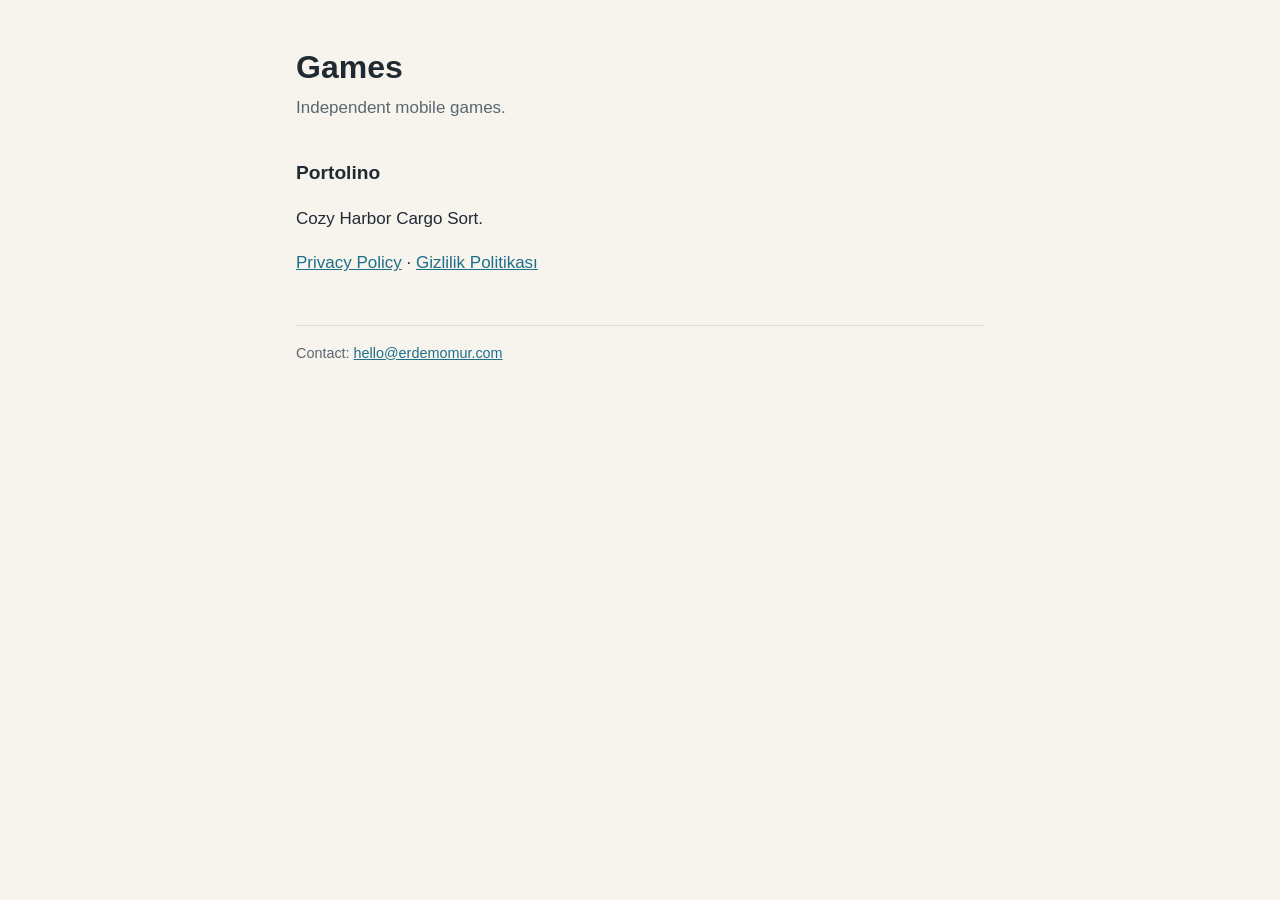
==== index.html @ d52f36d6 "Add Portolino privacy policy (EN, TR) Co-Authored-By: Claude Opus 5.5 <noreply@anthropic.com>" ====
<!doctype html>
<html lang="en">
<head>
<meta charset="utf-8">
<meta name="viewport" content="width=device-width, initial-scale=1">
<title>Games</title>
<link rel="stylesheet" href="assets/style.css">
</head>
<body>
<main>
<h1>Games</h1>
<p class="meta">Independent mobile games.</p>
<h2>Portolino</h2>
<p>Cozy Harbor Cargo Sort.</p>
<p><a href="portolino/privacy/">Privacy Policy</a> · <a href="portolino/tr/privacy/">Gizlilik Politikası</a></p>
<footer>Contact: <a href="mailto:hello@erdemomur.com">hello@erdemomur.com</a></footer>
</main>
</body>
</html>
---- assets/style.css ----
:root {
  --bg: #f7f4ee;
  --text: #1f2a33;
  --muted: #5b6770;
  --accent: #1d6f8a;
  --rule: #e2ddd3;
}
@media (prefers-color-scheme: dark) {
  :root {
    --bg: #12181d;
    --text: #e6e9eb;
    --muted: #9aa5ad;
    --accent: #6cc3de;
    --rule: #26313a;
  }
}
* { box-sizing: border-box; }
body {
  margin: 0;
  background: var(--bg);
  color: var(--text);
  font: 17px/1.6 -apple-system, BlinkMacSystemFont, "Segoe UI", Roboto, sans-serif;
}
main { max-width: 720px; margin: 0 auto; padding: 48px 16px 64px; }
h1 { font-size: 2rem; line-height: 1.2; margin: 0 0 8px; }
h2 { font-size: 1.2rem; margin: 36px 0 8px; }
p, li { color: var(--text); }
.meta { color: var(--muted); margin: 0 0 32px; }
a { color: var(--accent); }
nav { display: flex; gap: 16px; margin-bottom: 32px; font-size: 0.95rem; }
footer { margin-top: 48px; padding-top: 16px; border-top: 1px solid var(--rule); color: var(--muted); font-size: 0.9rem; }
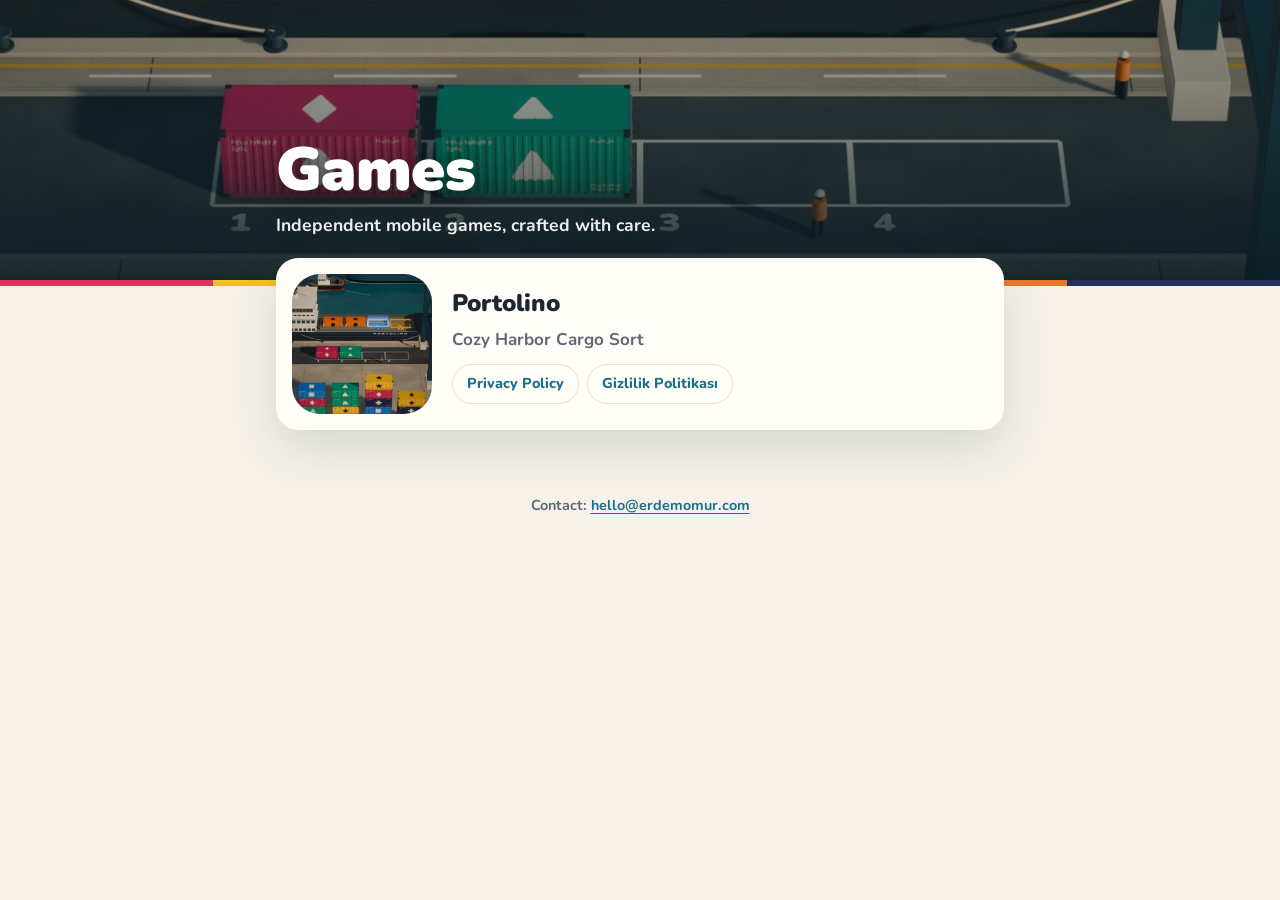
==== commit d0cf1d79: "Restyle site with Portolino art, palette and Nunito Co-Authored-By: Claude Opus 5.5 <noreply@anthrop" ====
--- a/index.html
+++ b/index.html
@@ -7,13 +7,25 @@
 <link rel="stylesheet" href="assets/style.css">
 </head>
 <body>
+<header class="hero" style="background-image: url('assets/portolino/banner.jpg'); min-height: 280px">
+<div class="hero-inner">
+<p class="wordmark">Games</p>
+<p class="tagline">Independent mobile games, crafted with care.</p>
+</div>
+</header>
+<div class="stripe"><span></span><span></span><span></span><span></span><span></span><span></span></div>
 <main>
-<h1>Games</h1>
-<p class="meta">Independent mobile games.</p>
+<section class="games">
+<article class="game">
+<img src="assets/portolino/card.jpg" alt="Portolino harbor with colorful containers">
+<div>
 <h2>Portolino</h2>
-<p>Cozy Harbor Cargo Sort.</p>
-<p><a href="portolino/privacy/">Privacy Policy</a> · <a href="portolino/tr/privacy/">Gizlilik Politikası</a></p>
+<p>Cozy Harbor Cargo Sort</p>
+<div class="links"><a href="portolino/privacy/">Privacy Policy</a><a href="portolino/tr/privacy/">Gizlilik Politikası</a></div>
+</div>
+</article>
+</section>
+</main>
 <footer>Contact: <a href="mailto:hello@erdemomur.com">hello@erdemomur.com</a></footer>
-</main>
 </body>
 </html>
--- a/assets/style.css
+++ b/assets/style.css
@@ -1,31 +1,226 @@
+@font-face {
+  font-family: "Nunito";
+  src: url("fonts/Nunito-VariableFont_wght.ttf") format("truetype");
+  font-weight: 200 1000;
+  font-display: swap;
+}
+
 :root {
-  --bg: #f7f4ee;
-  --text: #1f2a33;
-  --muted: #5b6770;
-  --accent: #1d6f8a;
-  --rule: #e2ddd3;
+  --paper: #f6f2ea;
+  --card: #fffdf8;
+  --ink: #1d2733;
+  --muted: #5d6873;
+  --harbor: #16495a;
+  --harbor-deep: #0e2f3b;
+  --accent: #17708c;
+  --rule: #e6dfd2;
+  --shadow: 0 18px 48px rgba(14, 47, 59, 0.14);
+  --c-red: #d4365c;
+  --c-green: #1f9a72;
+  --c-yellow: #f0bf2c;
+  --c-blue: #2b7fd4;
+  --c-navy: #23305a;
+  --c-orange: #e8792b;
 }
 @media (prefers-color-scheme: dark) {
   :root {
-    --bg: #12181d;
-    --text: #e6e9eb;
-    --muted: #9aa5ad;
-    --accent: #6cc3de;
-    --rule: #26313a;
+    --paper: #0d1a21;
+    --card: #13242d;
+    --ink: #e8edf0;
+    --muted: #9fb0ba;
+    --accent: #6cc6e0;
+    --rule: #22363f;
+    --shadow: 0 18px 48px rgba(0, 0, 0, 0.4);
   }
 }
+
 * { box-sizing: border-box; }
+html { -webkit-text-size-adjust: 100%; }
 body {
   margin: 0;
-  background: var(--bg);
-  color: var(--text);
-  font: 17px/1.6 -apple-system, BlinkMacSystemFont, "Segoe UI", Roboto, sans-serif;
-}
-main { max-width: 720px; margin: 0 auto; padding: 48px 16px 64px; }
-h1 { font-size: 2rem; line-height: 1.2; margin: 0 0 8px; }
-h2 { font-size: 1.2rem; margin: 36px 0 8px; }
-p, li { color: var(--text); }
-.meta { color: var(--muted); margin: 0 0 32px; }
-a { color: var(--accent); }
-nav { display: flex; gap: 16px; margin-bottom: 32px; font-size: 0.95rem; }
-footer { margin-top: 48px; padding-top: 16px; border-top: 1px solid var(--rule); color: var(--muted); font-size: 0.9rem; }
+  background: var(--paper);
+  color: var(--ink);
+  font: 17px/1.65 "Nunito", -apple-system, BlinkMacSystemFont, "Segoe UI", Roboto, sans-serif;
+  font-weight: 500;
+}
+a { color: var(--accent); text-underline-offset: 3px; }
+
+.hero {
+  position: relative;
+  min-height: 340px;
+  display: flex;
+  align-items: flex-end;
+  color: #fff;
+  background-color: var(--harbor-deep);
+  background-position: center 30%;
+  background-size: cover;
+  background-repeat: no-repeat;
+}
+.hero::before {
+  content: "";
+  position: absolute;
+  inset: 0;
+  background: linear-gradient(180deg, rgba(14, 47, 59, 0.15) 0%, rgba(14, 47, 59, 0.35) 45%, rgba(10, 28, 36, 0.88) 100%);
+}
+.hero-inner {
+  position: relative;
+  width: 100%;
+  max-width: 760px;
+  margin: 0 auto;
+  padding: 24px 16px 40px;
+}
+.topbar {
+  position: absolute;
+  top: 0;
+  left: 0;
+  right: 0;
+  z-index: 1;
+  display: flex;
+  justify-content: space-between;
+  max-width: 760px;
+  margin: 0 auto;
+  padding: 18px 16px;
+}
+.topbar a {
+  color: #fff;
+  text-decoration: none;
+  font-weight: 800;
+  font-size: 0.9rem;
+  padding: 7px 14px;
+  border-radius: 999px;
+  background: rgba(255, 255, 255, 0.16);
+  backdrop-filter: blur(10px);
+  -webkit-backdrop-filter: blur(10px);
+  border: 1px solid rgba(255, 255, 255, 0.22);
+}
+.wordmark {
+  margin: 0;
+  font-weight: 1000;
+  font-size: clamp(2.6rem, 9vw, 3.8rem);
+  line-height: 1;
+  letter-spacing: -0.01em;
+  text-shadow: 0 4px 24px rgba(0, 0, 0, 0.35);
+}
+.tagline {
+  margin: 10px 0 0;
+  font-weight: 700;
+  font-size: 1.1rem;
+  opacity: 0.92;
+}
+
+.stripe {
+  display: flex;
+  height: 6px;
+}
+.stripe span { flex: 1; }
+.stripe span:nth-child(1) { background: var(--c-red); }
+.stripe span:nth-child(2) { background: var(--c-yellow); }
+.stripe span:nth-child(3) { background: var(--c-green); }
+.stripe span:nth-child(4) { background: var(--c-blue); }
+.stripe span:nth-child(5) { background: var(--c-orange); }
+.stripe span:nth-child(6) { background: var(--c-navy); }
+
+main {
+  max-width: 760px;
+  margin: -28px auto 0;
+  padding: 0 16px 64px;
+  position: relative;
+}
+.card {
+  background: var(--card);
+  border-radius: 22px;
+  box-shadow: var(--shadow);
+  padding: 36px 28px 32px;
+}
+@media (max-width: 520px) {
+  .card { padding: 28px 20px 24px; border-radius: 18px; }
+}
+.card h1 {
+  margin: 0 0 4px;
+  font-weight: 900;
+  font-size: 1.9rem;
+  line-height: 1.2;
+}
+.meta { margin: 0 0 24px; color: var(--muted); font-weight: 700; font-size: 0.95rem; }
+.card h2 {
+  margin: 34px 0 6px;
+  font-weight: 900;
+  font-size: 1.2rem;
+  display: flex;
+  align-items: center;
+  gap: 10px;
+}
+.card h2::before {
+  content: "";
+  width: 12px;
+  height: 12px;
+  border-radius: 3px;
+  background: var(--accent);
+  flex: none;
+}
+.card h2:nth-of-type(6n+1)::before { background: var(--c-red); }
+.card h2:nth-of-type(6n+2)::before { background: var(--c-yellow); }
+.card h2:nth-of-type(6n+3)::before { background: var(--c-green); }
+.card h2:nth-of-type(6n+4)::before { background: var(--c-blue); }
+.card h2:nth-of-type(6n+5)::before { background: var(--c-orange); }
+.card h2:nth-of-type(6n+6)::before { background: var(--c-navy); }
+.card p, .card li { margin: 0 0 12px; }
+.card ul { padding-left: 20px; margin: 0 0 12px; }
+.card li { padding-left: 2px; }
+.card strong { font-weight: 800; }
+
+.contact {
+  display: inline-block;
+  margin-top: 4px;
+  font-weight: 800;
+  padding: 10px 18px;
+  border-radius: 999px;
+  background: var(--accent);
+  color: #fff;
+  text-decoration: none;
+}
+
+.games { display: grid; gap: 20px; }
+.game {
+  display: grid;
+  grid-template-columns: 140px 1fr;
+  gap: 20px;
+  align-items: center;
+  background: var(--card);
+  border-radius: 22px;
+  box-shadow: var(--shadow);
+  padding: 16px;
+}
+.game img {
+  width: 140px;
+  height: 140px;
+  object-fit: cover;
+  object-position: center 62%;
+  border-radius: 28px;
+  display: block;
+}
+.game h2 { margin: 0; font-weight: 900; font-size: 1.5rem; }
+.game p { margin: 2px 0 10px; color: var(--muted); font-weight: 700; }
+.links { display: flex; flex-wrap: wrap; gap: 8px; }
+.links a {
+  font-weight: 800;
+  font-size: 0.9rem;
+  text-decoration: none;
+  padding: 7px 14px;
+  border-radius: 999px;
+  border: 1.5px solid var(--rule);
+}
+@media (max-width: 520px) {
+  .game { grid-template-columns: 96px 1fr; gap: 14px; }
+  .game img { width: 96px; height: 96px; border-radius: 22px; }
+}
+
+footer {
+  max-width: 760px;
+  margin: 0 auto;
+  padding: 0 16px 48px;
+  color: var(--muted);
+  font-weight: 700;
+  font-size: 0.9rem;
+  text-align: center;
+}
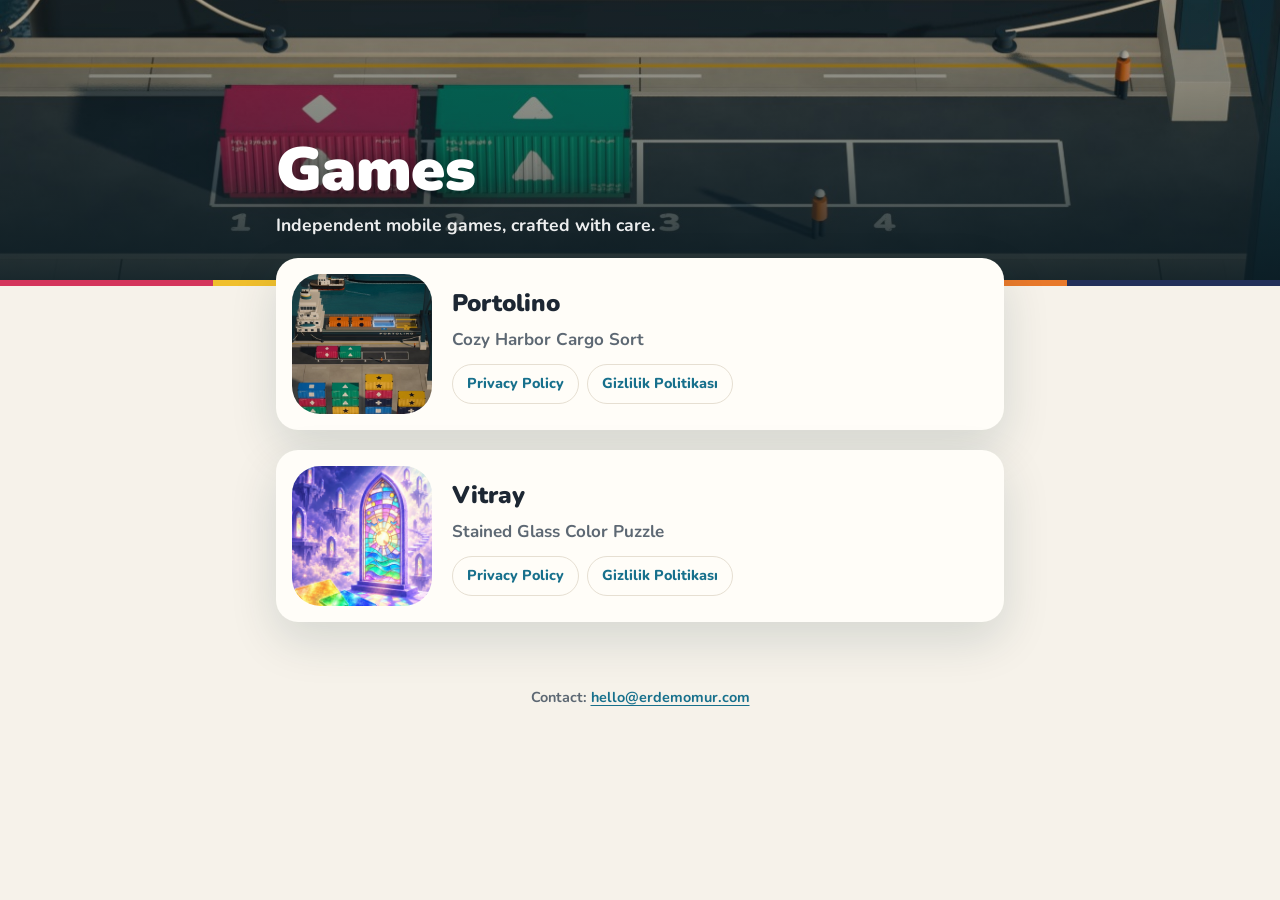
==== commit f417f973: "Add Vitray privacy policy (EN, TR) and home card Co-Authored-By: Claude Opus 5.5 <noreply@anthropic." ====
--- a/index.html
+++ b/index.html
@@ -24,6 +24,14 @@
 <div class="links"><a href="portolino/privacy/">Privacy Policy</a><a href="portolino/tr/privacy/">Gizlilik Politikası</a></div>
 </div>
 </article>
+<article class="game">
+<img src="assets/vitray/card.jpg" alt="Vitray stained-glass window on a floating island">
+<div>
+<h2>Vitray</h2>
+<p>Stained Glass Color Puzzle</p>
+<div class="links"><a href="vitray/privacy/">Privacy Policy</a><a href="vitray/tr/privacy/">Gizlilik Politikası</a></div>
+</div>
+</article>
 </section>
 </main>
 <footer>Contact: <a href="mailto:hello@erdemomur.com">hello@erdemomur.com</a></footer>
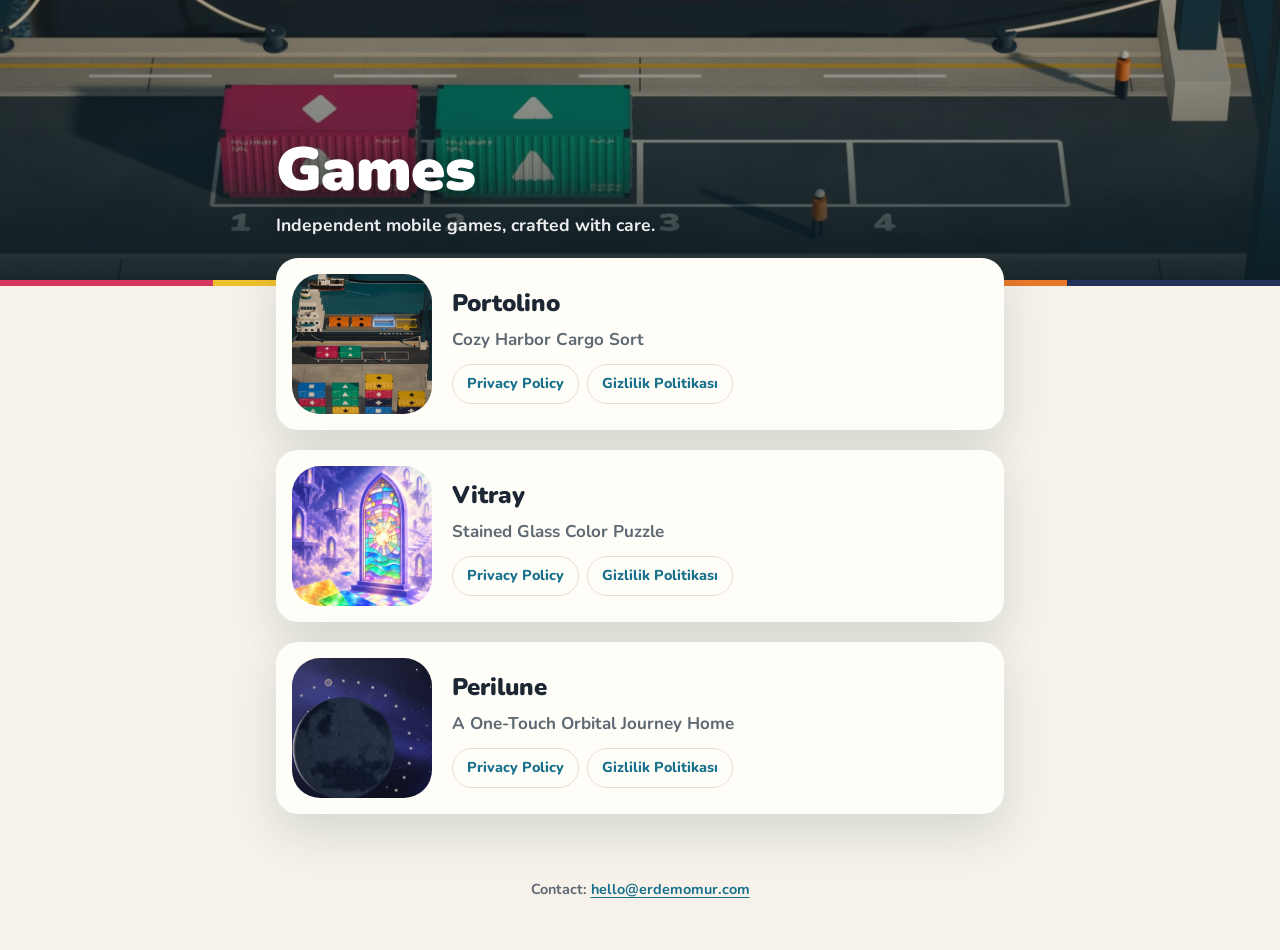
==== commit 52efc14e: "Add Perilune privacy policy (EN, TR) and home card Co-Authored-By: Claude Opus 5.5 <noreply@anthropi" ====
--- a/index.html
+++ b/index.html
@@ -32,6 +32,14 @@
 <div class="links"><a href="vitray/privacy/">Privacy Policy</a><a href="vitray/tr/privacy/">Gizlilik Politikası</a></div>
 </div>
 </article>
+<article class="game">
+<img src="assets/perilune/card.jpg" alt="Perilune: the Moon ringed by the lights of its 28 nights">
+<div>
+<h2>Perilune</h2>
+<p>A One-Touch Orbital Journey Home</p>
+<div class="links"><a href="perilune/privacy/">Privacy Policy</a><a href="perilune/tr/privacy/">Gizlilik Politikası</a></div>
+</div>
+</article>
 </section>
 </main>
 <footer>Contact: <a href="mailto:hello@erdemomur.com">hello@erdemomur.com</a></footer>
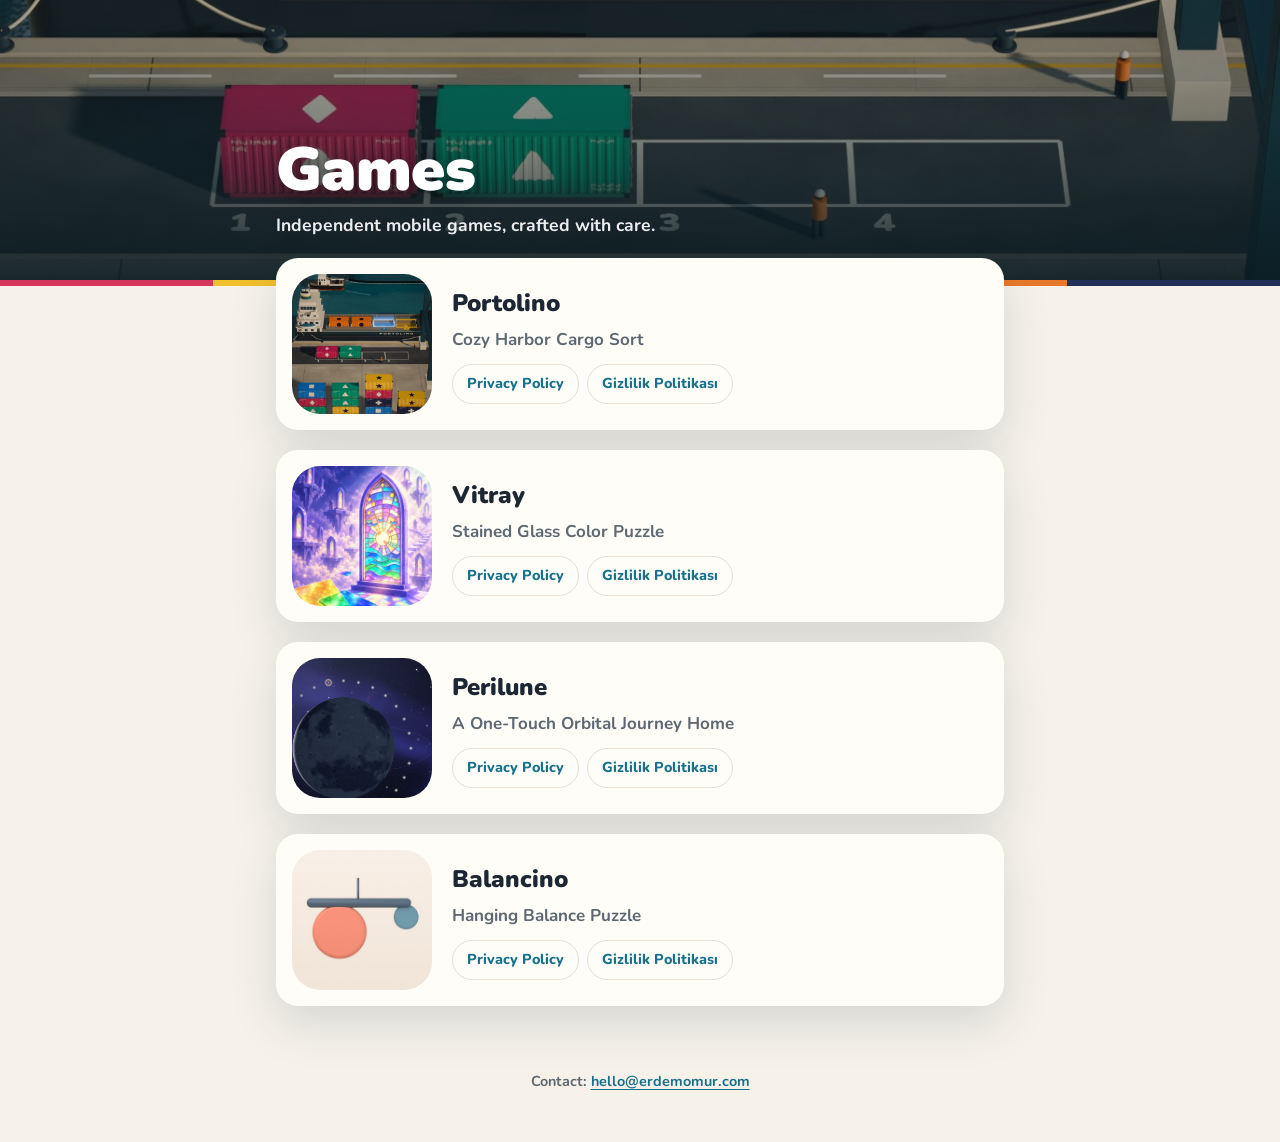
==== commit 7ce0b925: "Add Balancino privacy policy (EN/TR) Co-Authored-By: Claude Opus 5.5 <noreply@anthropic.com>" ====
--- a/index.html
+++ b/index.html
@@ -40,6 +40,14 @@
 <div class="links"><a href="perilune/privacy/">Privacy Policy</a><a href="perilune/tr/privacy/">Gizlilik Politikası</a></div>
 </div>
 </article>
+<article class="game">
+<img src="assets/balancino/card.jpg" alt="Balancino: two weights hanging from a balance rod">
+<div>
+<h2>Balancino</h2>
+<p>Hanging Balance Puzzle</p>
+<div class="links"><a href="balancino/privacy/">Privacy Policy</a><a href="balancino/tr/privacy/">Gizlilik Politikası</a></div>
+</div>
+</article>
 </section>
 </main>
 <footer>Contact: <a href="mailto:hello@erdemomur.com">hello@erdemomur.com</a></footer>
